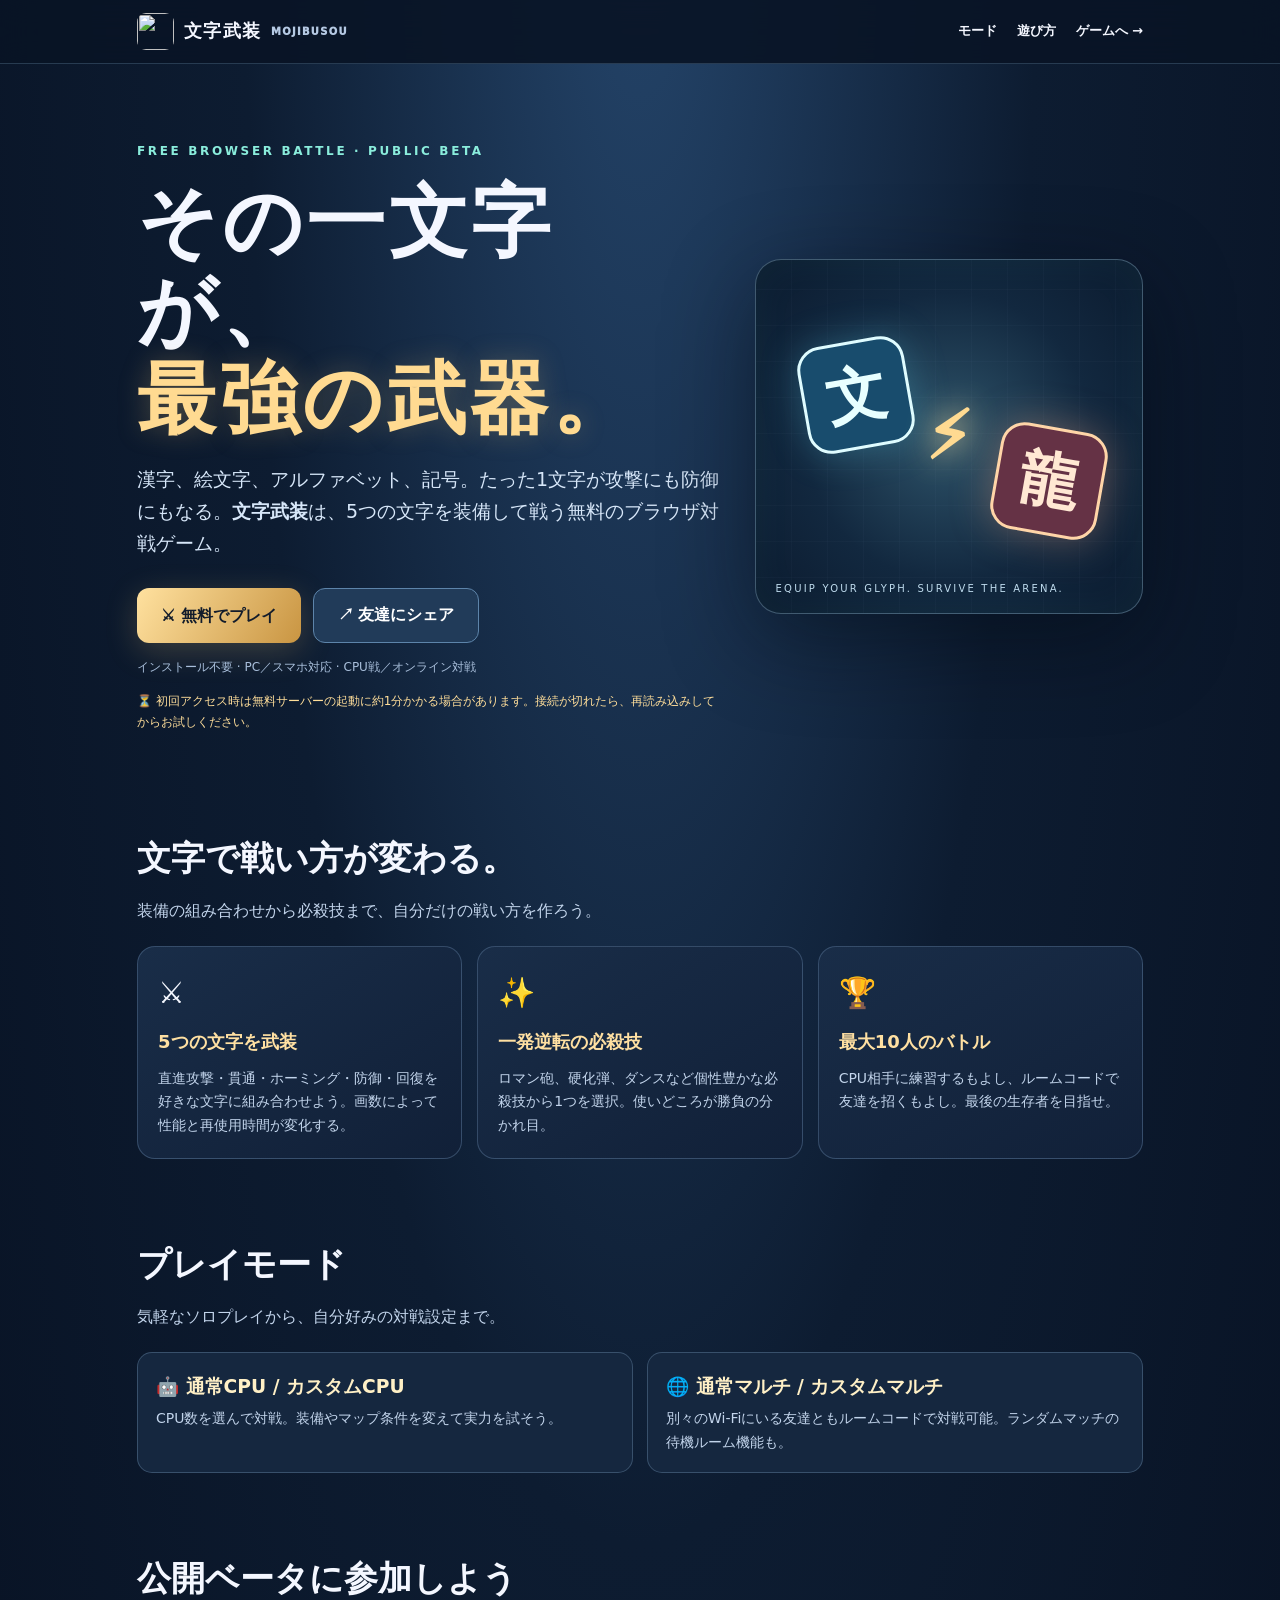
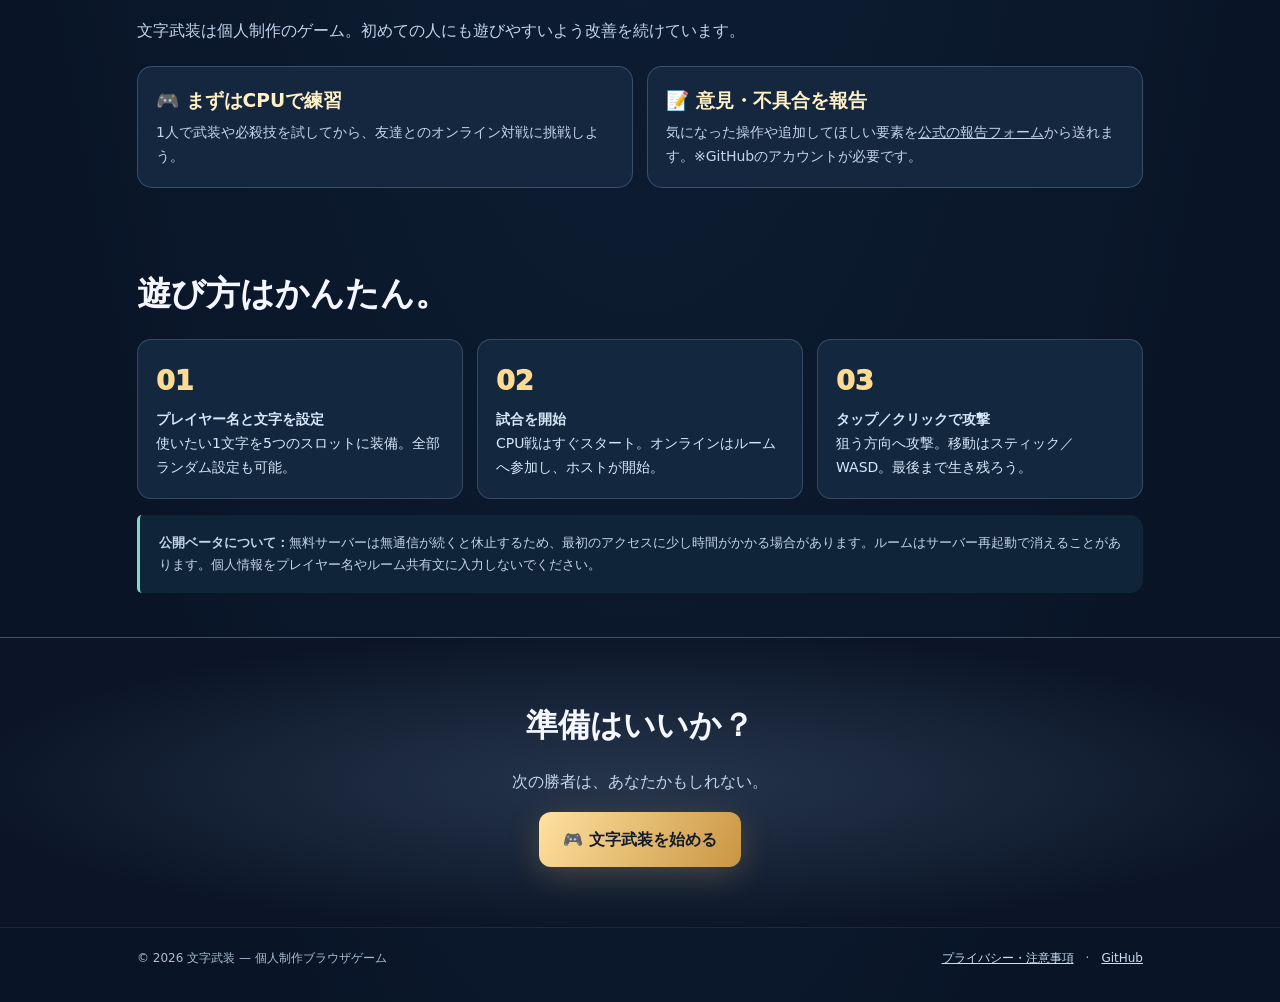
==== docs/index.html @ e7a34899 "Explain free server wake-up near play button and invite structured beta feedback" ====
<!-- GitHub Pages promotional-only mirror; actual WebSocket play is on Render. -->
<!doctype html>
<html lang="ja">
<head>
<meta charset="utf-8">
<meta name="viewport" content="width=device-width, initial-scale=1, viewport-fit=cover">
<meta name="theme-color" content="#0a1426">
<title>文字武装 | 1文字が武器になる無料ブラウザ対戦ゲーム</title>
<meta name="description" content="好きな漢字・絵文字・記号を武装して戦え。文字武装はCPU戦もオンライン対戦も楽しめる無料のブラウザバトルゲーム。インストール不要。">
<link rel="canonical" href="https://youluuz.github.io/moji-arms/">
<meta property="og:url" content="https://youluuz.github.io/moji-arms/">
<meta property="og:type" content="website">
<meta property="og:title" content="文字武装 | その一文字が、最強の武器。">
<meta property="og:description" content="漢字も絵文字も武器になる。5つの文字を装備してCPU戦・最大10人のオンラインバトルへ。無料・ブラウザでプレイ。">
<meta property="og:image" content="https://raw.githubusercontent.com/youluuz/moji-arms/main/public/mojibusou-icon.png">
<meta name="twitter:card" content="summary">
<link rel="icon" href="https://raw.githubusercontent.com/youluuz/moji-arms/main/public/mojibusou-icon.png" type="image/png">
<style>
:root{color-scheme:dark;--bg:#091426;--panel:#13253d;--ink:#f4f7ff;--soft:#c2d4eb;--gold:#ffda91;--mint:#8aeddc}
*{box-sizing:border-box}
html{scroll-behavior:smooth}
body{margin:0;background:radial-gradient(ellipse at 50% -200px,#25466c 0%,#0d1c31 44%,var(--bg) 85%);font-family:system-ui,-apple-system,"Noto Sans JP",sans-serif;color:var(--ink);line-height:1.7}
a{color:inherit}
header{position:sticky;top:0;z-index:5;background:#091426e9;border-bottom:1px solid #46627c80;backdrop-filter:blur(16px)}
nav{max-width:1050px;margin:auto;padding:13px 22px;display:flex;align-items:center;justify-content:space-between;gap:14px}
.brand{display:flex;align-items:center;gap:10px;font-size:18px;font-weight:950;letter-spacing:.07em;text-decoration:none}
.brand img{width:37px;height:37px;border-radius:9px}
nav .links{display:flex;align-items:center;gap:20px;font-size:13px;font-weight:750}
nav .links a{text-decoration:none}
nav .links a:hover{color:var(--gold)}
.wrap{max-width:1050px;margin:auto;padding:0 22px}
.hero{padding:77px 0 65px;display:grid;grid-template-columns:1.2fr .8fr;align-items:center;gap:35px}
.eyebrow{color:var(--mint);font-size:12px;font-weight:900;letter-spacing:.22em}
h1{font-size:clamp(43px,7.2vw,79px);line-height:1.12;letter-spacing:.045em;margin:17px 0 19px;font-weight:1000}
h1 strong{color:var(--gold);text-shadow:0 0 27px #f8cd7440}
.lead{max-width:620px;font-size:clamp(16px,2.2vw,19px);color:#d7e7f9;margin-bottom:28px}
.actions{display:flex;flex-wrap:wrap;gap:12px}
.cta{display:inline-flex;align-items:center;justify-content:center;gap:9px;padding:14px 24px;border-radius:12px;font-size:16px;font-weight:950;text-decoration:none;min-height:53px;transition:transform .13s}
.cta:hover{transform:translateY(-2px)}
.cta.primary{background:linear-gradient(120deg,#ffe19f,#c99542);color:#131c2b;box-shadow:0 8px 32px #ffd47c34}
.cta.secondary{background:#213b59;border:1px solid #5d84aa}
.micro{color:#a9bfdb;font-size:12px;margin:14px 0 0}
.stage{min-height:355px;position:relative;border:1px solid #8eb6ce66;border-radius:26px;display:flex;align-items:center;justify-content:center;overflow:hidden;background:radial-gradient(circle at center,#2e5369 1%,#12283f 55%,#0b1a2e);box-shadow:0 25px 90px #02091177,inset 0 0 42px #73e7db0e}
.stage::after{content:"";position:absolute;inset:0;background:repeating-linear-gradient(0deg,transparent 0 35px,#9eaddd0e 36px),repeating-linear-gradient(90deg,transparent 0 35px,#9eaddd0e 36px);pointer-events:none}
.fighter{position:absolute;display:grid;place-items:center;width:108px;height:108px;border-radius:24px;font-size:60px;font-weight:950;border:3px solid #dffcff;transform:rotate(-10deg);box-shadow:0 0 38px #62dcfa45;background:#184c6d;z-index:1}
.fighter.one{left:12%;top:23%;color:#e8ffff}
.fighter.two{right:10%;bottom:22%;background:#653245;border-color:#ffd5a8;box-shadow:0 0 40px #ffac8559;transform:rotate(10deg);color:#ffe8d3}
.bolt{font-weight:950;font-size:67px;color:var(--gold);z-index:2;text-shadow:0 0 32px #ffdf9c}
.stage-tag{position:absolute;bottom:16px;left:20px;color:#bfdbed;font-size:10px;letter-spacing:.22em;z-index:2}
section{padding:33px 0 44px}section h2{font-size:clamp(25px,3.7vw,34px);margin:0 0 9px}section>p,.section-intro{color:var(--soft);margin:0 0 22px}
.grid{display:grid;grid-template-columns:repeat(3,minmax(0,1fr));gap:15px}
.card{border-radius:18px;background:linear-gradient(150deg,#192d48,#112038);border:1px solid #5a789a7a;padding:20px}
.card .emoji{font-size:30px}.card h3{margin:9px 0;font-size:18px;color:#ffe0a2}.card p{margin:0;color:var(--soft);font-size:14px}
.modes{display:grid;grid-template-columns:repeat(2,minmax(0,1fr));gap:14px}
.mode{border:1px solid #6281a075;border-radius:15px;padding:18px;background:#15273f}
.mode h3{margin:0 0 4px;color:#fff0c6}.mode p{margin:0;color:var(--soft);font-size:14px}
.steps{list-style:none;counter-reset:step;padding:0;display:grid;grid-template-columns:repeat(3,minmax(0,1fr));gap:14px}
.steps li{padding:18px;border-radius:14px;background:#13273f;border:1px solid #61768b73;color:#d6e9fa;font-size:14px}
.steps li::before{counter-increment:step;content:counter(step,decimal-leading-zero);display:block;color:var(--gold);font-size:27px;font-weight:950;margin-bottom:5px}
.note{padding:17px 19px;border-left:3px solid #80daca;color:#c2d4e9;background:#102437;font-size:13px;border-radius:5px 13px 13px 5px}
.bottom{text-align:center;padding:60px 20px;background:radial-gradient(ellipse at center,#26354c,#0b1527 75%);border-top:1px solid #3c5473}
.bottom h2{font-size:32px;margin:0 0 12px}
footer{border-top:1px solid #3247626b;color:#a9bed5;padding:20px 0 34px;font-size:12px}
footer .wrap{display:flex;gap:20px;align-items:center;justify-content:space-between;flex-wrap:wrap}
footer a{color:#c9dff6}
@media(max-width:750px){
 .hero{grid-template-columns:1fr;padding:43px 0 35px}.stage{min-height:270px}
 .grid,.steps{grid-template-columns:1fr}.modes{grid-template-columns:1fr}
 nav .links{gap:11px;font-size:11px}.fighter{width:85px;height:85px;font-size:48px}
 section{padding:20px 0 32px}
}
@media(prefers-reduced-motion:reduce){*{scroll-behavior:auto!important;transition:none!important}}
</style>
</head>
<body>
<header><nav><a class="brand" href="./"><img src="https://raw.githubusercontent.com/youluuz/moji-arms/main/public/mojibusou-icon.png" alt="" width="37" height="37">文字武装 <span style="color:#b5c9e3;font-size:10px">MOJIBUSOU</span></a><div class="links"><a href="#modes">モード</a><a href="#how">遊び方</a><a href="https://moji-arms-online.onrender.com/">ゲームへ →</a></div></nav></header>
<main>
<div class="wrap"><div class="hero">
 <div>
  <div class="eyebrow">FREE BROWSER BATTLE · PUBLIC BETA</div>
  <h1>その一文字が、<br><strong>最強の武器。</strong></h1>
  <p class="lead">漢字、絵文字、アルファベット、記号。たった1文字が攻撃にも防御にもなる。<strong>文字武装</strong>は、5つの文字を装備して戦う無料のブラウザ対戦ゲーム。</p>
  <div class="actions"><a class="cta primary" href="https://moji-arms-online.onrender.com/">⚔ 無料でプレイ</a><button type="button" class="cta secondary" id="share" style="cursor:pointer;color:white">↗ 友達にシェア</button></div>
  <p class="micro">インストール不要 · PC／スマホ対応 · CPU戦／オンライン対戦</p>
  <p class="micro" style="color:#ffde9a">⏳ 初回アクセス時は無料サーバーの起動に約1分かかる場合があります。接続が切れたら、再読み込みしてからお試しください。</p>
 </div>
 <div class="stage" role="img" aria-label="「文」と「龍」の文字が衝突するイメージビジュアル"><span class="fighter one">文</span><span class="bolt">⚡</span><span class="fighter two">龍</span><span class="stage-tag">EQUIP YOUR GLYPH. SURVIVE THE ARENA.</span></div>
</div></div>
<div class="wrap">
<section><h2>文字で戦い方が変わる。</h2><p class="section-intro">装備の組み合わせから必殺技まで、自分だけの戦い方を作ろう。</p><div class="grid">
 <div class="card"><div class="emoji">⚔️</div><h3>5つの文字を武装</h3><p>直進攻撃・貫通・ホーミング・防御・回復を好きな文字に組み合わせよう。画数によって性能と再使用時間が変化する。</p></div>
 <div class="card"><div class="emoji">✨</div><h3>一発逆転の必殺技</h3><p>ロマン砲、硬化弾、ダンスなど個性豊かな必殺技から1つを選択。使いどころが勝負の分かれ目。</p></div>
 <div class="card"><div class="emoji">🏆</div><h3>最大10人のバトル</h3><p>CPU相手に練習するもよし、ルームコードで友達を招くもよし。最後の生存者を目指せ。</p></div>
</div></section>
<section id="modes"><h2>プレイモード</h2><p class="section-intro">気軽なソロプレイから、自分好みの対戦設定まで。</p><div class="modes">
 <div class="mode"><h3>🤖 通常CPU / カスタムCPU</h3><p>CPU数を選んで対戦。装備やマップ条件を変えて実力を試そう。</p></div>
 <div class="mode"><h3>🌐 通常マルチ / カスタムマルチ</h3><p>別々のWi-Fiにいる友達ともルームコードで対戦可能。ランダムマッチの待機ルーム機能も。</p></div>
</div></section>
<section id="beta"><h2>公開ベータに参加しよう</h2><p class="section-intro">文字武装は個人制作のゲーム。初めての人にも遊びやすいよう改善を続けています。</p><div class="modes">
  <div class="mode"><h3>🎮 まずはCPUで練習</h3><p>1人で武装や必殺技を試してから、友達とのオンライン対戦に挑戦しよう。</p></div>
  <div class="mode"><h3>📝 意見・不具合を報告</h3><p>気になった操作や追加してほしい要素を<a href="https://github.com/youluuz/moji-arms/issues/new/choose">公式の報告フォーム</a>から送れます。※GitHubのアカウントが必要です。</p></div>
</div></section>
<section id="how"><h2>遊び方はかんたん。</h2><ol class="steps">
 <li><strong>プレイヤー名と文字を設定</strong><br>使いたい1文字を5つのスロットに装備。全部ランダム設定も可能。</li>
 <li><strong>試合を開始</strong><br>CPU戦はすぐスタート。オンラインはルームへ参加し、ホストが開始。</li>
 <li><strong>タップ／クリックで攻撃</strong><br>狙う方向へ攻撃。移動はスティック／WASD。最後まで生き残ろう。</li>
</ol>
<div class="note"><strong>公開ベータについて：</strong>無料サーバーは無通信が続くと休止するため、最初のアクセスに少し時間がかかる場合があります。ルームはサーバー再起動で消えることがあります。個人情報をプレイヤー名やルーム共有文に入力しないでください。</div>
</section>
</div>
<div class="bottom"><h2>準備はいいか？</h2><p style="color:#c4d8ed">次の勝者は、あなたかもしれない。</p><a class="cta primary" href="https://moji-arms-online.onrender.com/">🎮 文字武装を始める</a></div>
</main>
<footer><div class="wrap"><span>© 2026 文字武装 — 個人制作ブラウザゲーム</span><span><a href="./privacy.html">プライバシー・注意事項</a>　·　<a href="https://github.com/youluuz/moji-arms">GitHub</a></span></div></footer>
<script>
document.getElementById('share').addEventListener('click',async()=>{
 const data={title:'文字武装 — その一文字が、最強の武器。',text:'漢字も絵文字も武器になる無料ブラウザ対戦ゲーム！',url:location.href};
 try{if(navigator.share){await navigator.share(data);return;}
 if(navigator.clipboard){await navigator.clipboard.writeText(data.text+' '+data.url);document.getElementById('share').textContent='✓ リンクをコピーしました';return;}}
 catch(err){if(err.name==='AbortError')return}
 window.prompt('このリンクをシェアしてください',data.url);
});
</script>
</body>
</html>
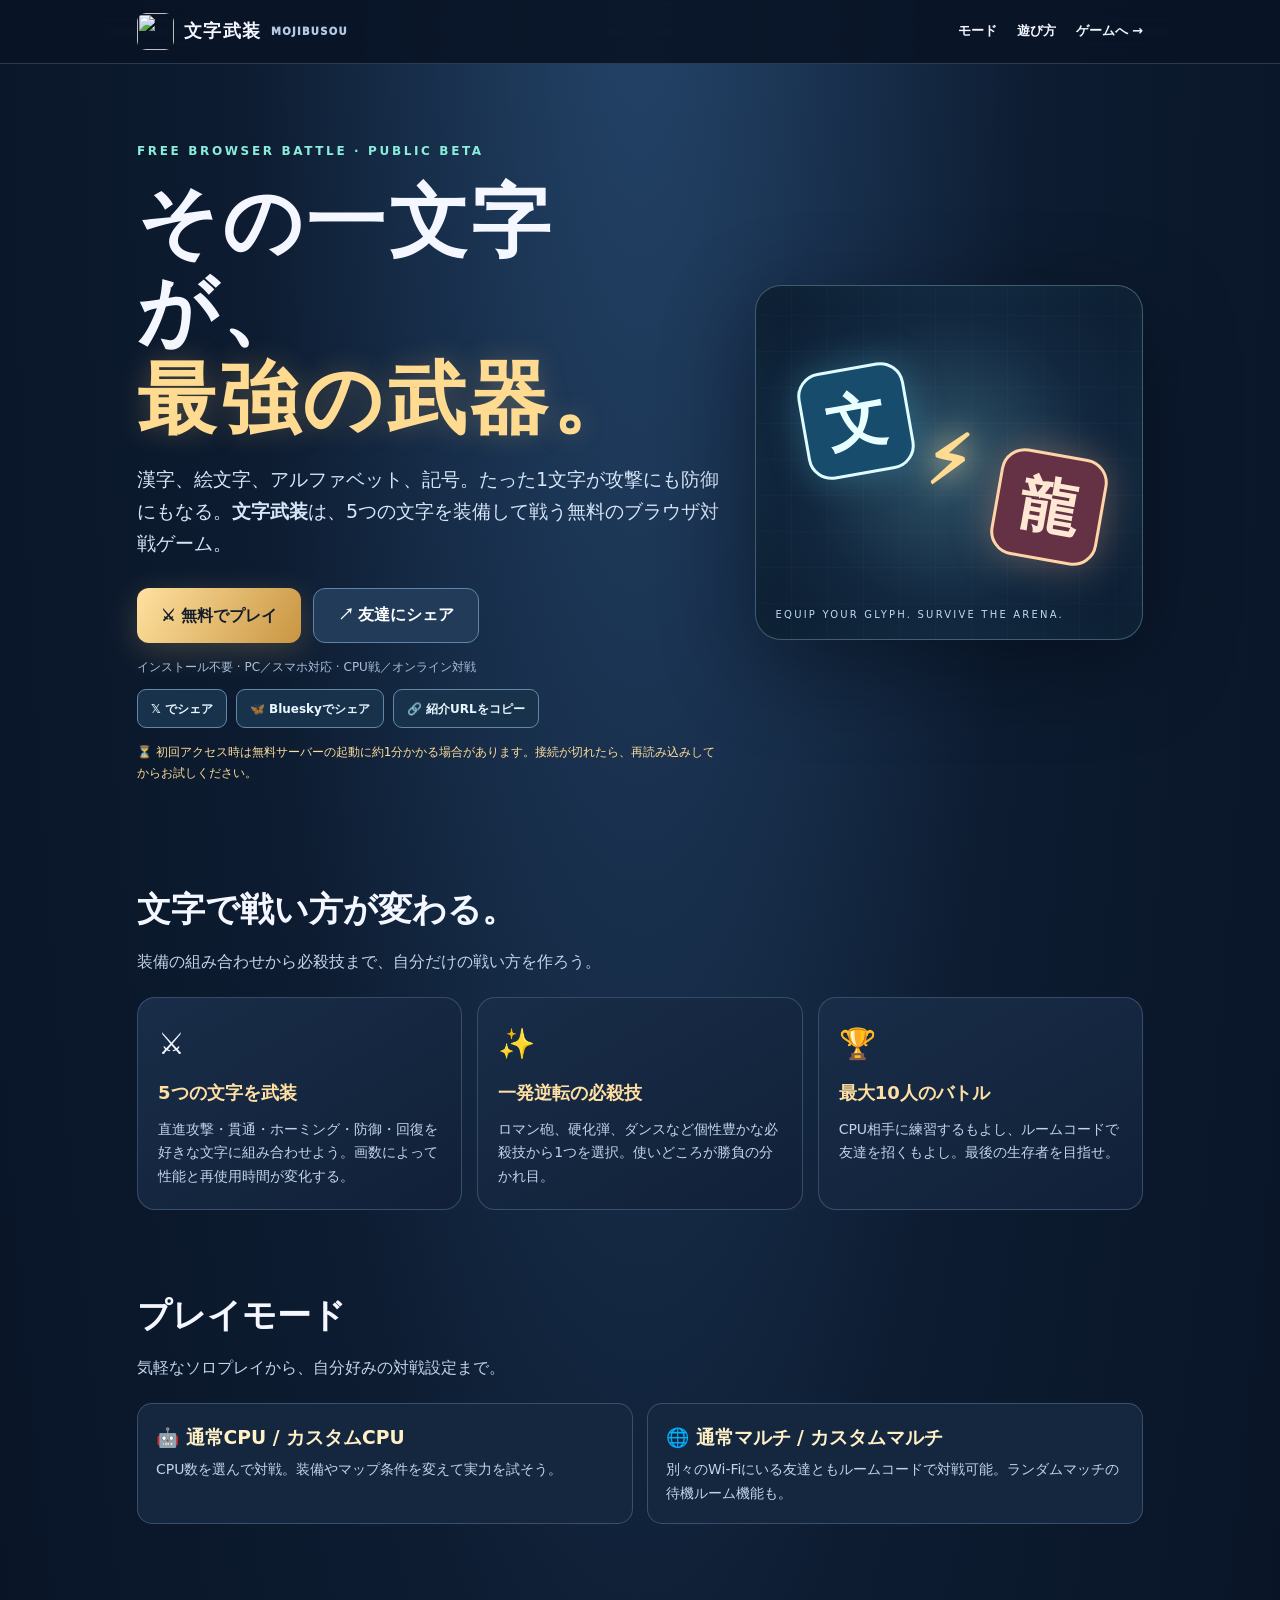
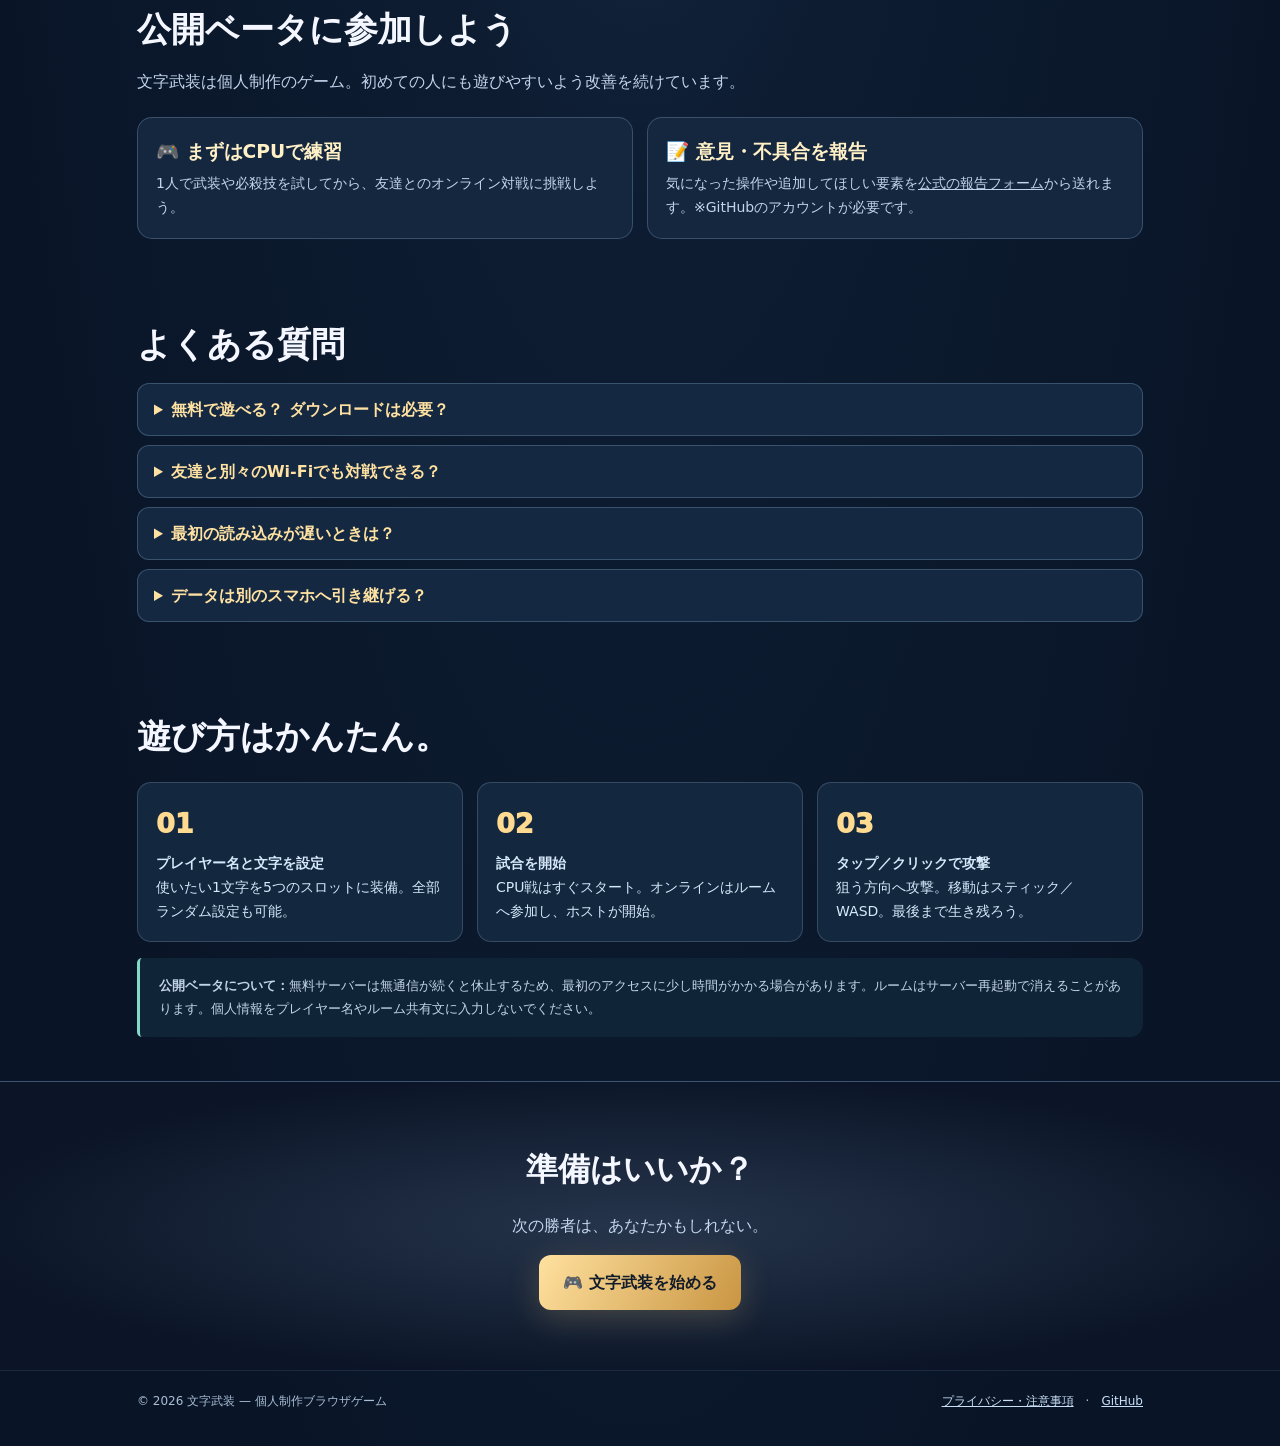
==== commit ad7e025b: "Add free X and Bluesky sharing, copy-to-friends and FAQ to public promo page" ====
--- a/docs/index.html
+++ b/docs/index.html
@@ -40,6 +40,12 @@
 .cta.primary{background:linear-gradient(120deg,#ffe19f,#c99542);color:#131c2b;box-shadow:0 8px 32px #ffd47c34}
 .cta.secondary{background:#213b59;border:1px solid #5d84aa}
 .micro{color:#a9bfdb;font-size:12px;margin:14px 0 0}
+.social-actions{display:flex;gap:9px;align-items:center;flex-wrap:wrap;margin-top:12px}
+.social-actions a{display:inline-flex;justify-content:center;align-items:center;min-height:39px;padding:7px 13px;border-radius:9px;border:1px solid #6189a7;background:#18324c;color:#e7f6ff;text-decoration:none;font-size:12px;font-weight:850}
+.social-actions a:hover,.social-actions a:focus-visible{border-color:#ffe0a0;color:#ffe5ad}
+.faq details{background:#142941;border:1px solid #6383a077;border-radius:12px;padding:12px 16px;margin:9px 0}
+.faq summary{cursor:pointer;color:#ffe1a2;font-weight:800}
+.faq details p{font-size:13px;color:#d0e2f3;margin:7px 0 2px}
 .stage{min-height:355px;position:relative;border:1px solid #8eb6ce66;border-radius:26px;display:flex;align-items:center;justify-content:center;overflow:hidden;background:radial-gradient(circle at center,#2e5369 1%,#12283f 55%,#0b1a2e);box-shadow:0 25px 90px #02091177,inset 0 0 42px #73e7db0e}
 .stage::after{content:"";position:absolute;inset:0;background:repeating-linear-gradient(0deg,transparent 0 35px,#9eaddd0e 36px),repeating-linear-gradient(90deg,transparent 0 35px,#9eaddd0e 36px);pointer-events:none}
 .fighter{position:absolute;display:grid;place-items:center;width:108px;height:108px;border-radius:24px;font-size:60px;font-weight:950;border:3px solid #dffcff;transform:rotate(-10deg);box-shadow:0 0 38px #62dcfa45;background:#184c6d;z-index:1}
@@ -82,6 +88,11 @@
   <p class="lead">漢字、絵文字、アルファベット、記号。たった1文字が攻撃にも防御にもなる。<strong>文字武装</strong>は、5つの文字を装備して戦う無料のブラウザ対戦ゲーム。</p>
   <div class="actions"><a class="cta primary" href="https://moji-arms-online.onrender.com/">⚔ 無料でプレイ</a><button type="button" class="cta secondary" id="share" style="cursor:pointer;color:white">↗ 友達にシェア</button></div>
   <p class="micro">インストール不要 · PC／スマホ対応 · CPU戦／オンライン対戦</p>
+  <div class="social-actions" role="group" aria-label="無料で友達に文字武装を紹介">
+   <a id="shareX" href="https://x.com/intent/post" target="_blank" rel="noopener noreferrer">𝕏 でシェア</a>
+   <a id="shareBluesky" href="https://bsky.app/intent/compose" target="_blank" rel="noopener noreferrer">🦋 Blueskyでシェア</a>
+   <a id="shareCopy" href="#share">🔗 紹介URLをコピー</a>
+  </div>
   <p class="micro" style="color:#ffde9a">⏳ 初回アクセス時は無料サーバーの起動に約1分かかる場合があります。接続が切れたら、再読み込みしてからお試しください。</p>
  </div>
  <div class="stage" role="img" aria-label="「文」と「龍」の文字が衝突するイメージビジュアル"><span class="fighter one">文</span><span class="bolt">⚡</span><span class="fighter two">龍</span><span class="stage-tag">EQUIP YOUR GLYPH. SURVIVE THE ARENA.</span></div>
@@ -100,6 +111,12 @@
   <div class="mode"><h3>🎮 まずはCPUで練習</h3><p>1人で武装や必殺技を試してから、友達とのオンライン対戦に挑戦しよう。</p></div>
   <div class="mode"><h3>📝 意見・不具合を報告</h3><p>気になった操作や追加してほしい要素を<a href="https://github.com/youluuz/moji-arms/issues/new/choose">公式の報告フォーム</a>から送れます。※GitHubのアカウントが必要です。</p></div>
 </div></section>
+<section class="faq" id="faq"><h2>よくある質問</h2>
+ <details><summary>無料で遊べる？ ダウンロードは必要？</summary><p>無料・インストール不要でプレイできます。スマホとPCのブラウザに対応しています。通信費は利用環境によって発生します。</p></details>
+ <details><summary>友達と別々のWi-Fiでも対戦できる？</summary><p>オンラインマルチでルームを作成し、表示された招待リンクを友達に送ってください。相手もブラウザから参加できます。</p></details>
+ <details><summary>最初の読み込みが遅いときは？</summary><p>ゲームは無料サーバーを利用しているため、しばらくアクセスがないと休止します。最初の起動に約1分かかる場合があります。少し時間をおいて再読み込みしてください。</p></details>
+ <details><summary>データは別のスマホへ引き継げる？</summary><p>ゲーム内の一部の進行状況はブラウザ内に保存されます。別のブラウザや端末に自動では移らないため、ブラウザデータ削除には注意してください。</p></details>
+</section>
 <section id="how"><h2>遊び方はかんたん。</h2><ol class="steps">
  <li><strong>プレイヤー名と文字を設定</strong><br>使いたい1文字を5つのスロットに装備。全部ランダム設定も可能。</li>
  <li><strong>試合を開始</strong><br>CPU戦はすぐスタート。オンラインはルームへ参加し、ホストが開始。</li>
@@ -112,6 +129,20 @@
 </main>
 <footer><div class="wrap"><span>© 2026 文字武装 — 個人制作ブラウザゲーム</span><span><a href="./privacy.html">プライバシー・注意事項</a>　·　<a href="https://github.com/youluuz/moji-arms">GitHub</a></span></div></footer>
 <script>
+// Free, privacy-friendly social sharing: no analytics, no external scripts.
+const launchUrl=document.querySelector('link[rel="canonical"]').href;
+const socialMessage='🎮「漢字・絵文字・記号」が武器になる無料ブラウザ対戦ゲーム『文字武装』！ 5つの文字を装備してCPU戦やオンライン対戦へ。#文字武装 #インディーゲーム';
+document.getElementById('shareX').href='https://x.com/intent/post?'+new URLSearchParams({text:socialMessage+' '+launchUrl});
+document.getElementById('shareBluesky').href='https://bsky.app/intent/compose?'+new URLSearchParams({text:socialMessage+' '+launchUrl});
+document.getElementById('shareCopy').addEventListener('click',async event=>{
+ event.preventDefault();
+ try{
+  await navigator.clipboard.writeText(socialMessage+' '+launchUrl);
+  document.getElementById('shareCopy').textContent='✓ コピーしました';
+ }catch{
+  window.prompt('この文章をコピーして友達に送ってください',socialMessage+' '+launchUrl);
+ }
+});
 document.getElementById('share').addEventListener('click',async()=>{
  const data={title:'文字武装 — その一文字が、最強の武器。',text:'漢字も絵文字も武器になる無料ブラウザ対戦ゲーム！',url:location.href};
  try{if(navigator.share){await navigator.share(data);return;}
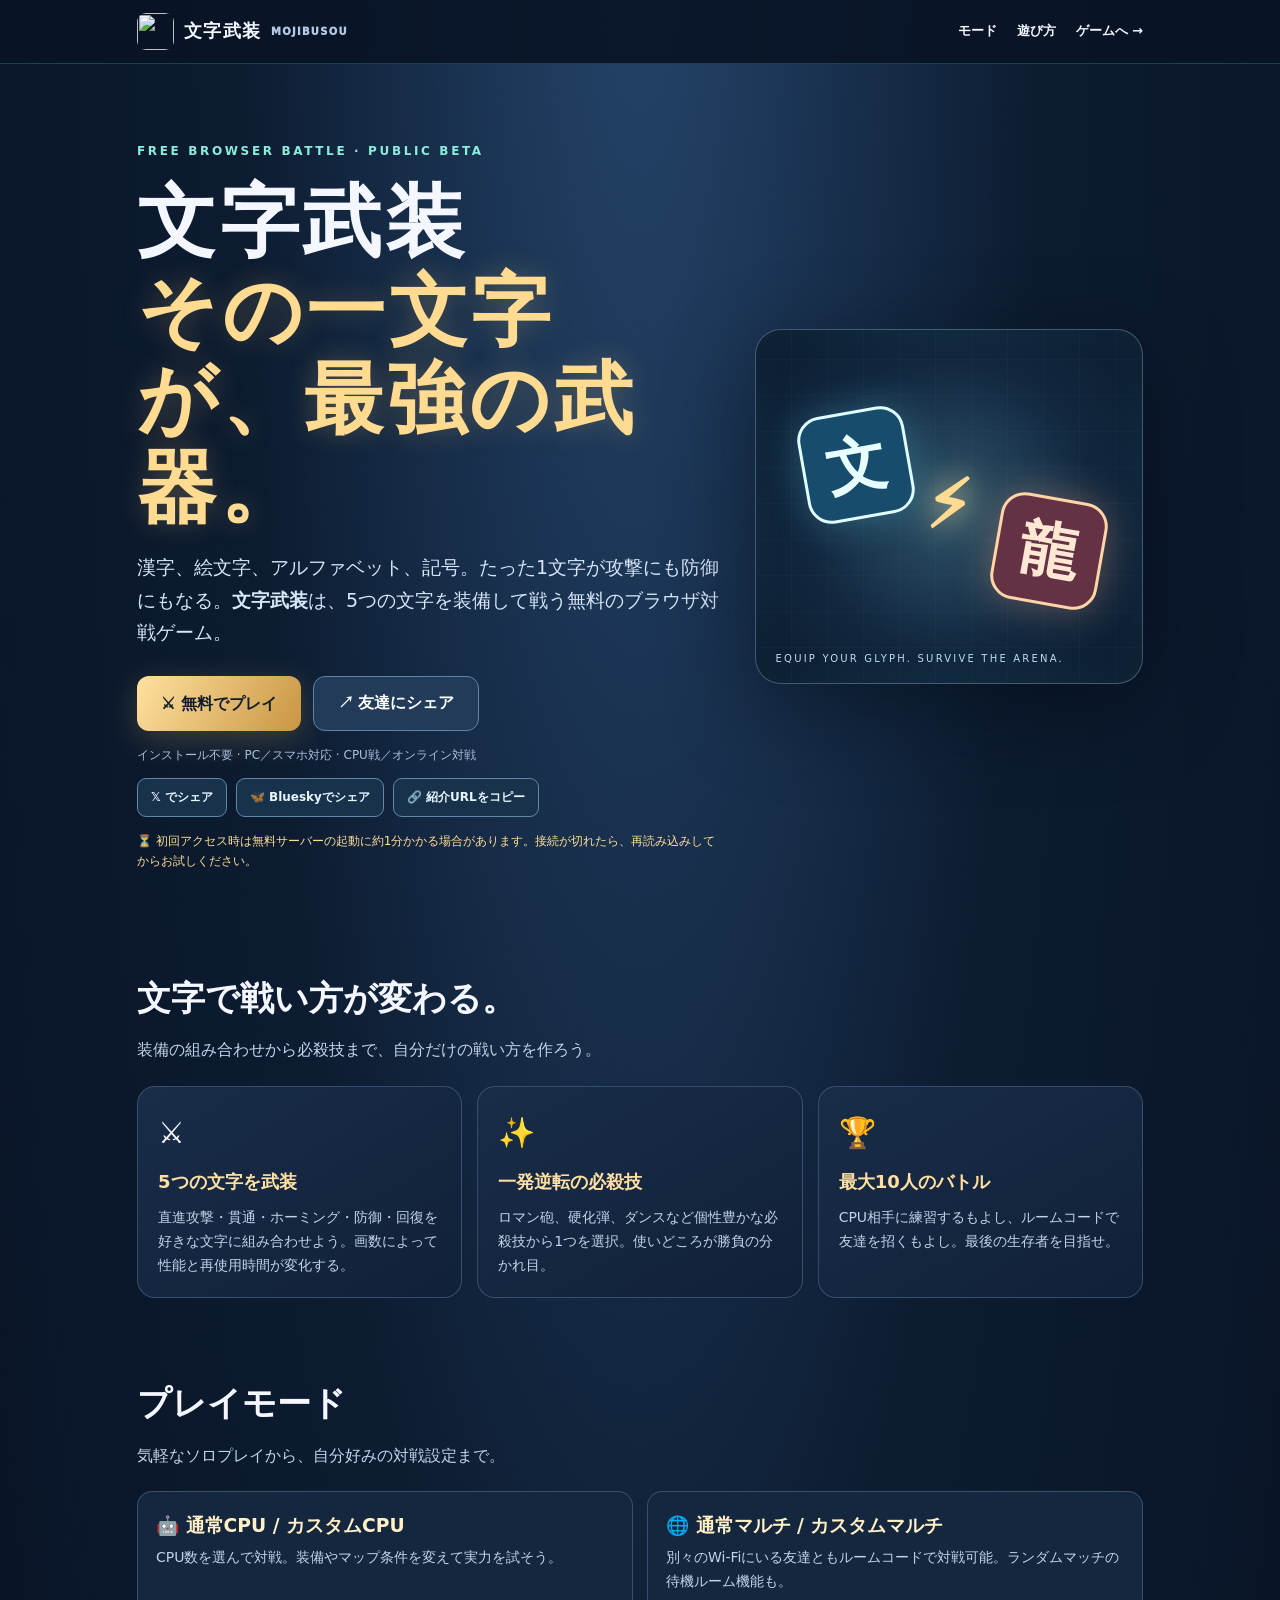
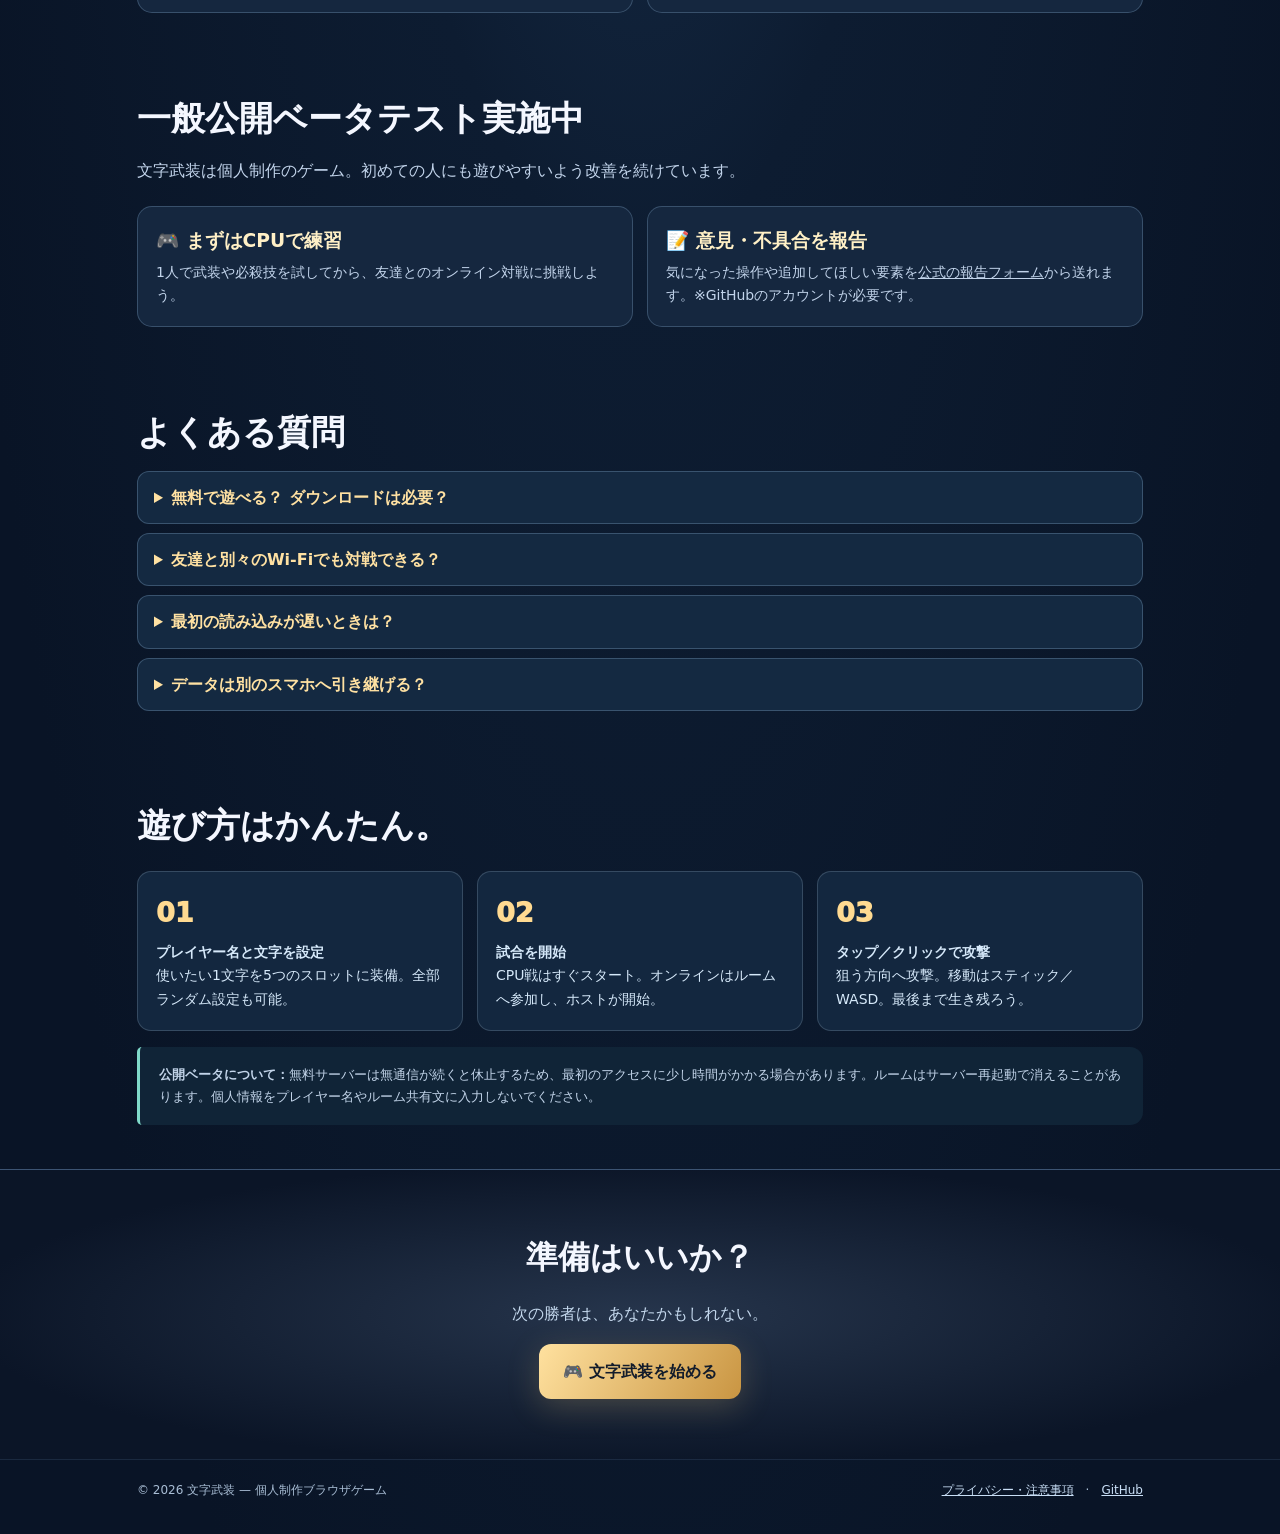
==== commit 10c4cbfb: "Prepare discoverable public-beta landing pages with VideoGame metadata" ====
--- a/docs/index.html
+++ b/docs/index.html
@@ -5,8 +5,8 @@
 <meta charset="utf-8">
 <meta name="viewport" content="width=device-width, initial-scale=1, viewport-fit=cover">
 <meta name="theme-color" content="#0a1426">
-<title>文字武装 | 1文字が武器になる無料ブラウザ対戦ゲーム</title>
-<meta name="description" content="好きな漢字・絵文字・記号を武装して戦え。文字武装はCPU戦もオンライン対戦も楽しめる無料のブラウザバトルゲーム。インストール不要。">
+<title>文字武装｜文字で戦う無料ブラウザゲーム【漢字・CPU・オンライン対戦】</title>
+<meta name="description" content="文字武装は漢字・ひらがな・絵文字など好きな文字5つを武器にする無料ブラウザゲーム。画数で強さが変化！CPU戦や最大10人のオンライン対戦をスマホ・PCで遊べます。一般公開ベータテスト実施中。">
 <link rel="canonical" href="https://youluuz.github.io/moji-arms/">
 <meta property="og:url" content="https://youluuz.github.io/moji-arms/">
 <meta property="og:type" content="website">
@@ -77,6 +77,7 @@
 }
 @media(prefers-reduced-motion:reduce){*{scroll-behavior:auto!important;transition:none!important}}
 </style>
+<script type="application/ld+json">{"@context":"https://schema.org","@type":"VideoGame","name":"文字武装","alternateName":["もじぶそう","MOJIBUSOU","GLYPH STRIKE"],"description":"漢字や絵文字などの文字を装備してCPUや友達と戦う無料ブラウザ対戦ゲーム","url":"https://youluuz.github.io/moji-arms/","image":"https://raw.githubusercontent.com/youluuz/moji-arms/main/public/mojibusou-icon.png","inLanguage":"ja","genre":["アクション","対戦","文字ゲーム"],"gamePlatform":["Web browser","PC","Mobile browser"],"isAccessibleForFree":true,"offers":{"@type":"Offer","price":"0","priceCurrency":"JPY","availability":"https://schema.org/InStock"}}</script>
 </head>
 <body>
 <header><nav><a class="brand" href="./"><img src="https://raw.githubusercontent.com/youluuz/moji-arms/main/public/mojibusou-icon.png" alt="" width="37" height="37">文字武装 <span style="color:#b5c9e3;font-size:10px">MOJIBUSOU</span></a><div class="links"><a href="#modes">モード</a><a href="#how">遊び方</a><a href="https://moji-arms-online.onrender.com/">ゲームへ →</a></div></nav></header>
@@ -84,7 +85,7 @@
 <div class="wrap"><div class="hero">
  <div>
   <div class="eyebrow">FREE BROWSER BATTLE · PUBLIC BETA</div>
-  <h1>その一文字が、<br><strong>最強の武器。</strong></h1>
+  <h1>文字武装<br><strong>その一文字が、最強の武器。</strong></h1>
   <p class="lead">漢字、絵文字、アルファベット、記号。たった1文字が攻撃にも防御にもなる。<strong>文字武装</strong>は、5つの文字を装備して戦う無料のブラウザ対戦ゲーム。</p>
   <div class="actions"><a class="cta primary" href="https://moji-arms-online.onrender.com/">⚔ 無料でプレイ</a><button type="button" class="cta secondary" id="share" style="cursor:pointer;color:white">↗ 友達にシェア</button></div>
   <p class="micro">インストール不要 · PC／スマホ対応 · CPU戦／オンライン対戦</p>
@@ -107,7 +108,7 @@
  <div class="mode"><h3>🤖 通常CPU / カスタムCPU</h3><p>CPU数を選んで対戦。装備やマップ条件を変えて実力を試そう。</p></div>
  <div class="mode"><h3>🌐 通常マルチ / カスタムマルチ</h3><p>別々のWi-Fiにいる友達ともルームコードで対戦可能。ランダムマッチの待機ルーム機能も。</p></div>
 </div></section>
-<section id="beta"><h2>公開ベータに参加しよう</h2><p class="section-intro">文字武装は個人制作のゲーム。初めての人にも遊びやすいよう改善を続けています。</p><div class="modes">
+<section id="beta"><h2>一般公開ベータテスト実施中</h2><p class="section-intro">文字武装は個人制作のゲーム。初めての人にも遊びやすいよう改善を続けています。</p><div class="modes">
   <div class="mode"><h3>🎮 まずはCPUで練習</h3><p>1人で武装や必殺技を試してから、友達とのオンライン対戦に挑戦しよう。</p></div>
   <div class="mode"><h3>📝 意見・不具合を報告</h3><p>気になった操作や追加してほしい要素を<a href="https://github.com/youluuz/moji-arms/issues/new/choose">公式の報告フォーム</a>から送れます。※GitHubのアカウントが必要です。</p></div>
 </div></section>
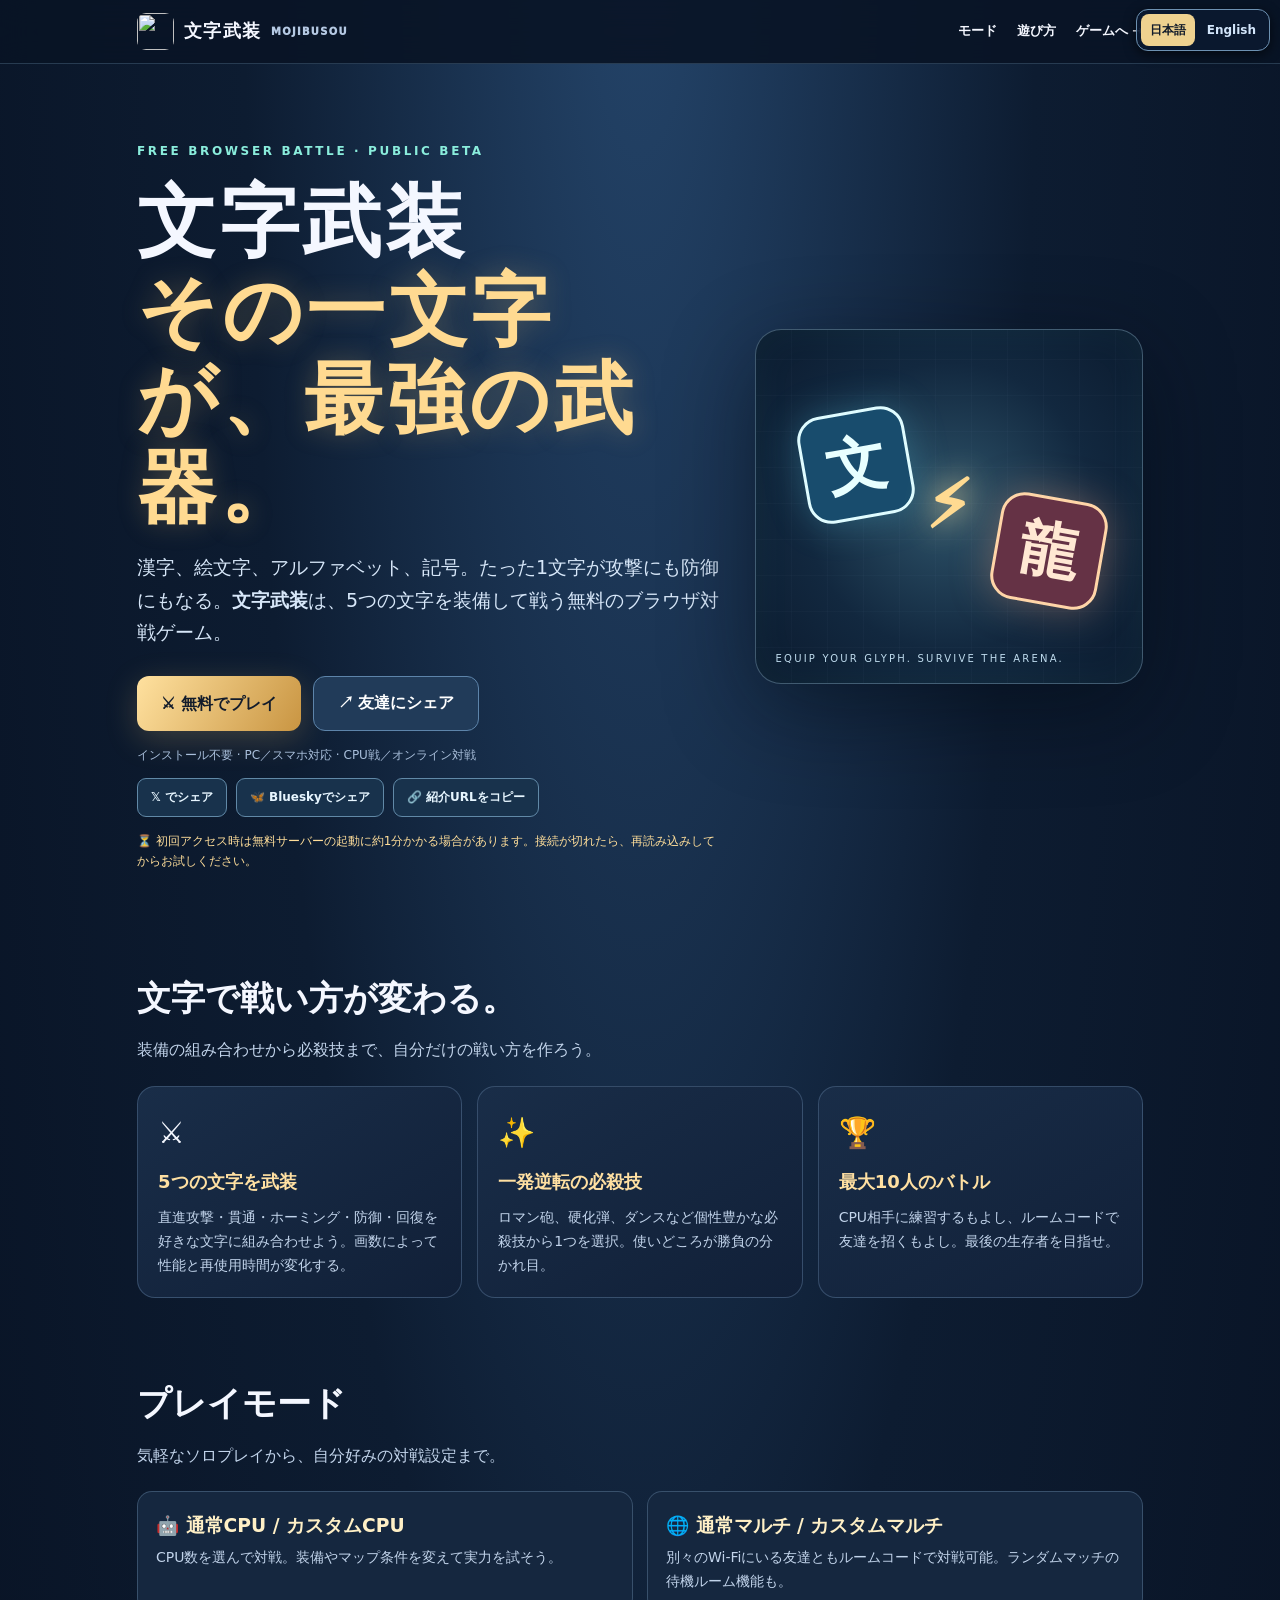
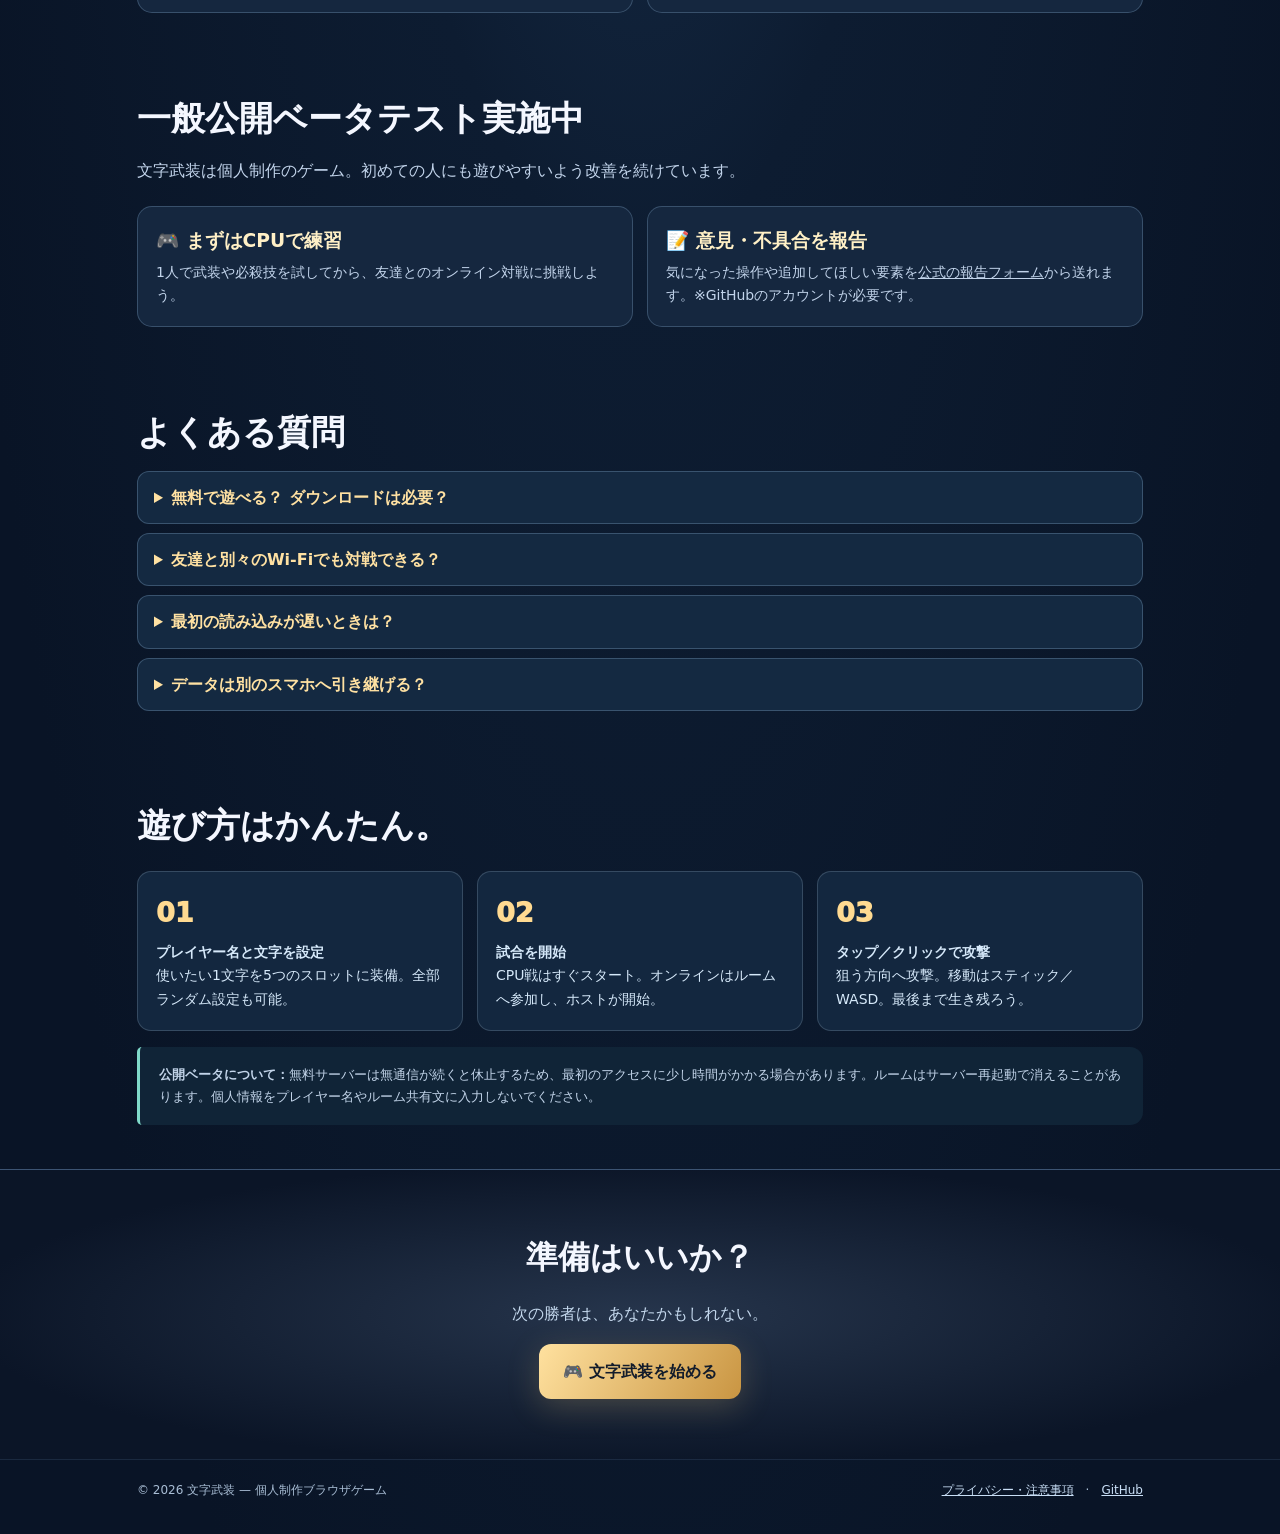
==== commit 441900ee: "Offer Japanese and English on the public GitHub Pages intro" ====
--- a/docs/index.html
+++ b/docs/index.html
@@ -3,18 +3,23 @@
 <html lang="ja">
 <head>
 <meta charset="utf-8">
+<meta name="google-site-verification" content="9dmoDEVDhEmW0qjfbJ_YkOSMgZ1PN_FvezFRHUb9ork" />
 <meta name="viewport" content="width=device-width, initial-scale=1, viewport-fit=cover">
 <meta name="theme-color" content="#0a1426">
+<meta name="application-name" content="文字武装">
+<meta name="apple-mobile-web-app-title" content="文字武装">
 <title>文字武装｜文字で戦う無料ブラウザゲーム【漢字・CPU・オンライン対戦】</title>
 <meta name="description" content="文字武装は漢字・ひらがな・絵文字など好きな文字5つを武器にする無料ブラウザゲーム。画数で強さが変化！CPU戦や最大10人のオンライン対戦をスマホ・PCで遊べます。一般公開ベータテスト実施中。">
 <link rel="canonical" href="https://youluuz.github.io/moji-arms/">
 <meta property="og:url" content="https://youluuz.github.io/moji-arms/">
 <meta property="og:type" content="website">
+<meta property="og:site_name" content="文字武装">
 <meta property="og:title" content="文字武装 | その一文字が、最強の武器。">
 <meta property="og:description" content="漢字も絵文字も武器になる。5つの文字を装備してCPU戦・最大10人のオンラインバトルへ。無料・ブラウザでプレイ。">
-<meta property="og:image" content="https://raw.githubusercontent.com/youluuz/moji-arms/main/public/mojibusou-icon.png">
+<meta property="og:image" content="https://youluuz.github.io/moji-arms/mojibusou-icon.png?v=20261031">
 <meta name="twitter:card" content="summary">
-<link rel="icon" href="https://raw.githubusercontent.com/youluuz/moji-arms/main/public/mojibusou-icon.png" type="image/png">
+<link rel="icon" href="./mojibusou-icon.png?v=20261031" type="image/png" sizes="192x192">
+<link rel="apple-touch-icon" href="./mojibusou-icon.png?v=20261031">
 <style>
 :root{color-scheme:dark;--bg:#091426;--panel:#13253d;--ink:#f4f7ff;--soft:#c2d4eb;--gold:#ffda91;--mint:#8aeddc}
 *{box-sizing:border-box}
@@ -77,10 +82,11 @@
 }
 @media(prefers-reduced-motion:reduce){*{scroll-behavior:auto!important;transition:none!important}}
 </style>
-<script type="application/ld+json">{"@context":"https://schema.org","@type":"VideoGame","name":"文字武装","alternateName":["もじぶそう","MOJIBUSOU","GLYPH STRIKE"],"description":"漢字や絵文字などの文字を装備してCPUや友達と戦う無料ブラウザ対戦ゲーム","url":"https://youluuz.github.io/moji-arms/","image":"https://raw.githubusercontent.com/youluuz/moji-arms/main/public/mojibusou-icon.png","inLanguage":"ja","genre":["アクション","対戦","文字ゲーム"],"gamePlatform":["Web browser","PC","Mobile browser"],"isAccessibleForFree":true,"offers":{"@type":"Offer","price":"0","priceCurrency":"JPY","availability":"https://schema.org/InStock"}}</script>
-</head>
+<script type="application/ld+json">{"@context":"https://schema.org","@type":"WebSite","name":"文字武装","alternateName":["もじぶそう","GLYPH STRIKE"],"url":"https://youluuz.github.io/moji-arms/","inLanguage":"ja"}</script>
+<script type="application/ld+json">{"@context":"https://schema.org","@type":"VideoGame","name":"文字武装","alternateName":["もじぶそう","MOJIBUSOU","GLYPH STRIKE"],"description":"漢字や絵文字などの文字を装備してCPUや友達と戦う無料ブラウザ対戦ゲーム","url":"https://youluuz.github.io/moji-arms/","image":"https://youluuz.github.io/moji-arms/mojibusou-icon.png","inLanguage":"ja","genre":["アクション","対戦","文字ゲーム"],"gamePlatform":["Web browser","PC","Mobile browser"],"isAccessibleForFree":true,"offers":{"@type":"Offer","price":"0","priceCurrency":"JPY","availability":"https://schema.org/InStock"}}</script>
+<script defer src="./i18n-ui-v1.js?v=1"></script></head>
 <body>
-<header><nav><a class="brand" href="./"><img src="https://raw.githubusercontent.com/youluuz/moji-arms/main/public/mojibusou-icon.png" alt="" width="37" height="37">文字武装 <span style="color:#b5c9e3;font-size:10px">MOJIBUSOU</span></a><div class="links"><a href="#modes">モード</a><a href="#how">遊び方</a><a href="https://moji-arms-online.onrender.com/">ゲームへ →</a></div></nav></header>
+<header><nav><a class="brand" href="./"><img src="https://youluuz.github.io/moji-arms/mojibusou-icon.png" alt="" width="37" height="37">文字武装 <span style="color:#b5c9e3;font-size:10px">MOJIBUSOU</span></a><div class="links"><a href="#modes">モード</a><a href="#how">遊び方</a><a href="https://moji-arms-online.onrender.com/">ゲームへ →</a></div></nav></header>
 <main>
 <div class="wrap"><div class="hero">
  <div>
